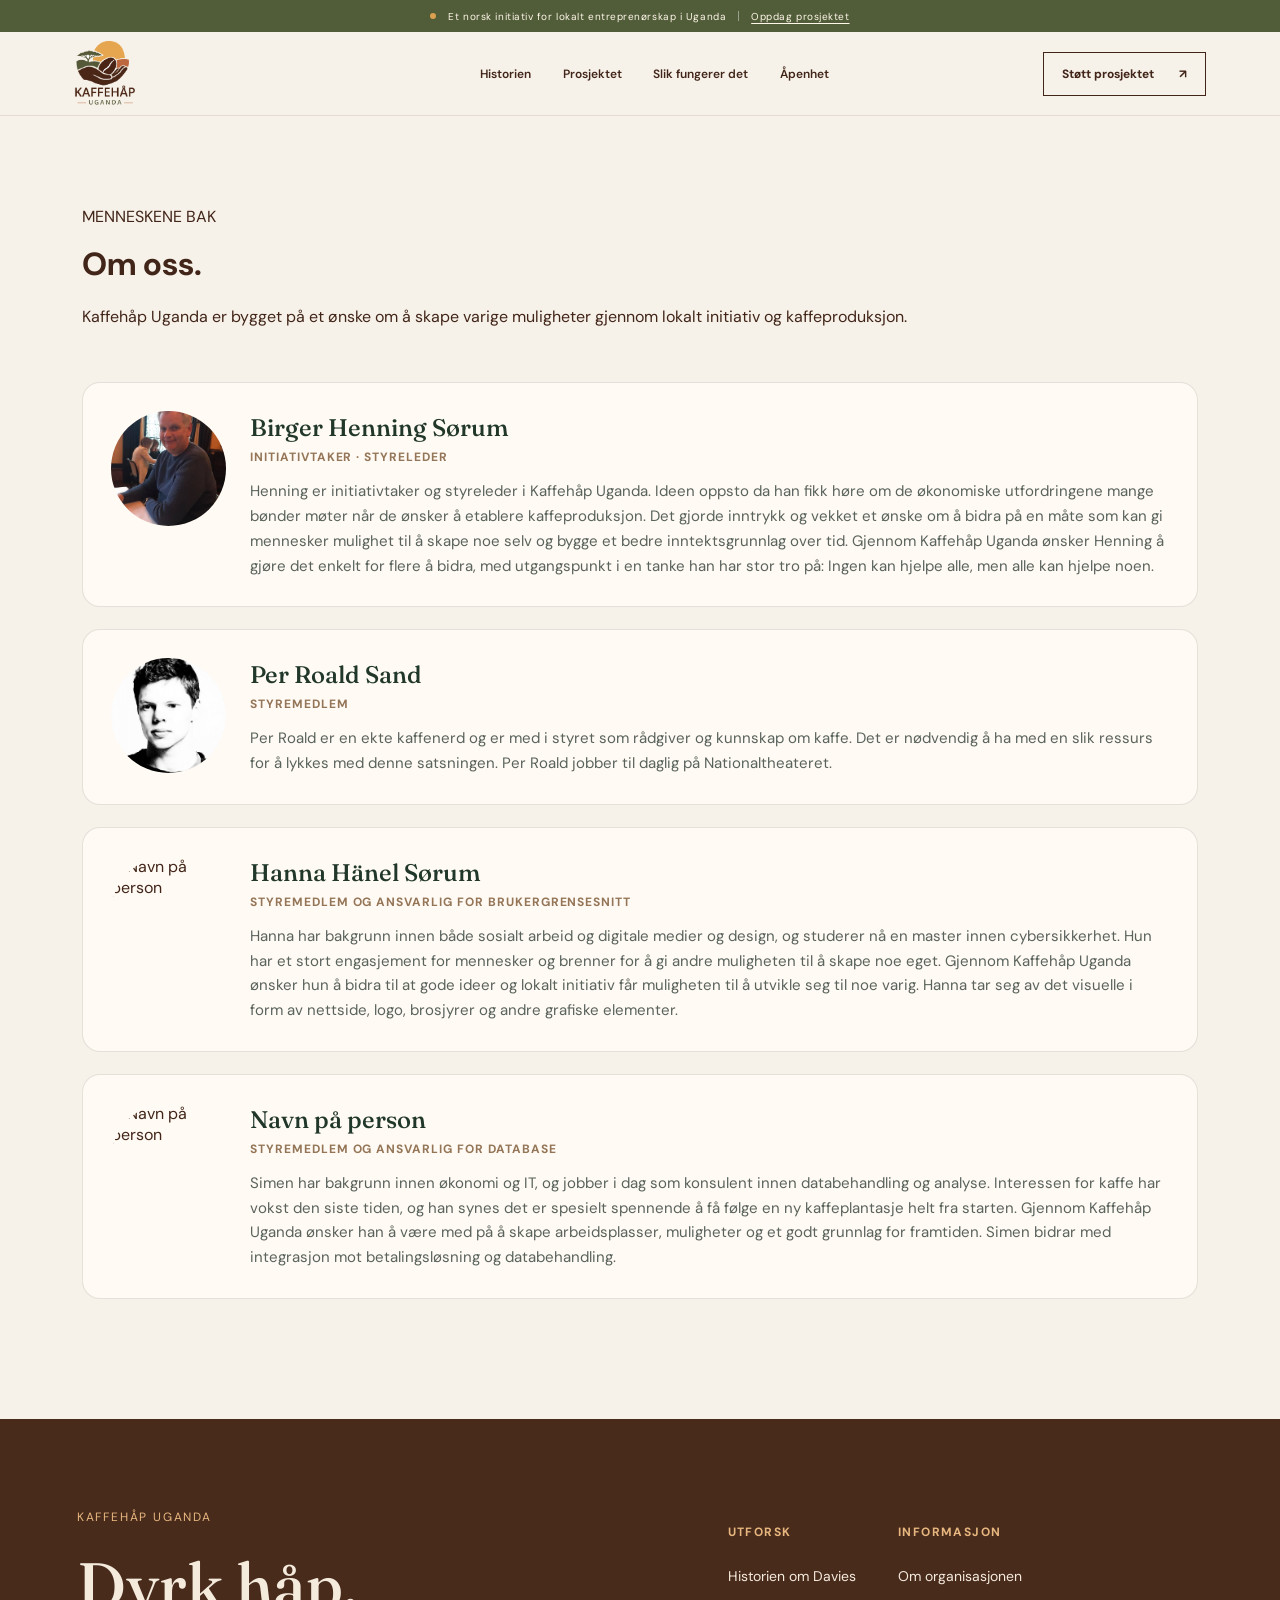
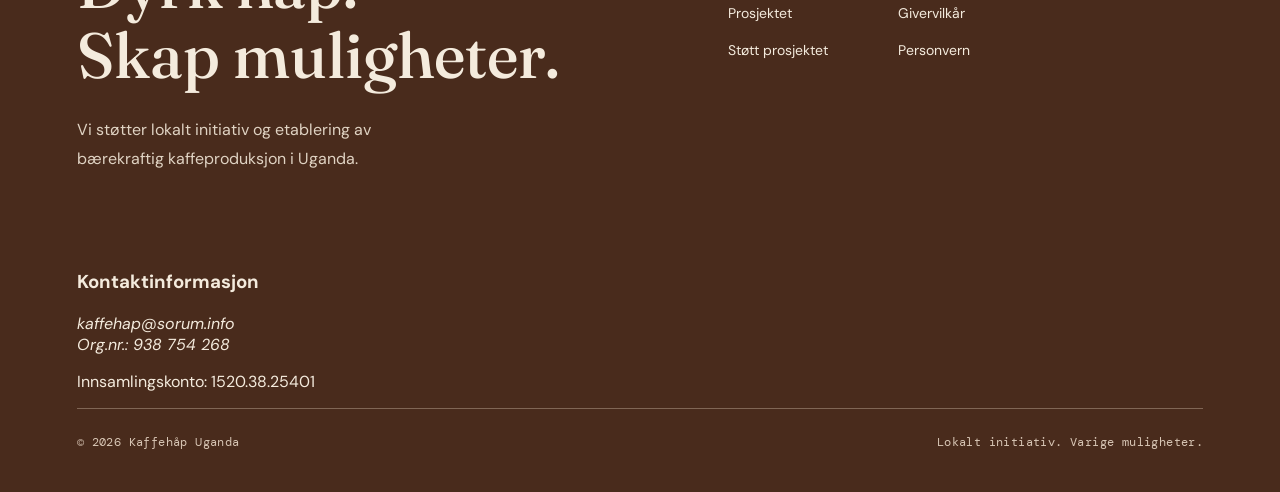
==== about.html @ 37493666 "gjort endring i alle html filer" ====
<!DOCTYPE html>
<html lang="nb">
<head>
    <meta charset="UTF-8">
    <meta name="viewport" content="width=device-width, initial-scale=1.0">
    <meta name="theme-color" content="#f7f2e9">
    <meta name="description" content="Kaffehåp Uganda støtter bønder i Uganda i å etablere kaffeproduksjon som levebrød. Blir med og dyrke muligheter gjennom sadopsjon av kaffeplanter" >
    <link rel="preconnect" href="https://fonts.googleapis.com">
    <link rel="preconnect" href="https://fonts.gstatic.com" crossorigin>
    <link href="https://fonts.googleapis.com/css2?family=DM+Sans:wght@400;500;600;700&family=DM+Mono:wght@400;500&family=Fraunces:opsz,wght,SOFT,WONK@9..144,400,0,0;9..144,500,0,0;9..144,600,0,0&display=swap" rel="stylesheet">
    <title>Kaffehåp Uganda — Dyrk håp. Skap muligheter</title>
    <link rel="stylesheet" href="style.css">
    <link rel="stylesheet" href="about.css">
    <script defer src="script.js"></script>
</head>
<body>
    <div class="page-progress" aria-hidden="true"></div>
        <div class="top-note">
            <span class="note-dot" aria-hidden="true"></span>Et norsk initiativ for lokalt entreprenørskap i Uganda 
            <span class="top-note-rule"></span> 
            <a href="#prosjektet">Oppdag prosjektet 
                <span aria-hidden="true"></span>
            </a>
        </div>
        <header class="site-header" id="toppen">
            <a class="brand" href="index.html#toppen" aria-label="Kaffehåp Uganda, tilbake til toppen">
                <img src="assets/Grafikk/Kaffehaap_staaende.png.png" alt="Kaffehåp uganda logo stående"/>
            </a>
            <nav class="desktop-nav" aria-label="Hovedmeny">
                <a href="#historien">Historien</a>
                <a href="#prosjektet">Prosjektet</a>
                <a href="#slik-fungerer-det">Slik fungerer det</a>
                <a href="#apenhet">Åpenhet</a>
            </nav>
            <a class="header-cta" href="#stott">Støtt prosjektet <span aria-hidden="true">↗</span></a>
            <button class="menu-toggle" aria-label="Åpne meny" aria-controls="mobile-menu" aria-expanded="false">
                <span></span><span></span>
            </button>
        </header>
        <nav class="mobile-menu" id="mobile-menu" aria-label="Mobilmeny" hidden>
            <a href="#historien">Historien</a>
            <a href="#prosjektet">Prosjektet</a>
            <a href="#slik-fungerer-det">Slik fungerer det</a>
            <a href="#apenhet">Åpenhet</a>
            <a href="#stott">Støtt prosjektet ↗</a>
        </nav>
        <main class="about-page">

    <header class="about-intro">
        <p class="section-label">MENNESKENE BAK</p>
        <h1>Om oss.</h1>
        <p class="about-lead">
            Kaffehåp Uganda er bygget på et ønske om å skape varige
            muligheter gjennom lokalt initiativ og kaffeproduksjon.
        </p>
    </header>

    <section class="team" aria-label="Menneskene bak Kaffehåp Uganda">

        <article class="profile">
            <img
                class="profile-image"
                src="assets/Bilder/profilbilde_Henning.jpg"
                alt="Birger Henning Sørum"
                width="300"
                height="300"
            >

            <div class="profile-content">
                <h2>Birger Henning Sørum</h2>
                <p class="profile-role">Initiativtaker · Styreleder</p>

                <p>
                  Henning er initiativtaker og styreleder i Kaffehåp Uganda. Ideen oppsto da han fikk høre om de økonomiske utfordringene 
                  mange bønder møter når de ønsker å etablere kaffeproduksjon. Det gjorde inntrykk og vekket et ønske om å bidra på en måte 
                  som kan gi mennesker mulighet til å skape noe selv og bygge et bedre inntektsgrunnlag over tid. Gjennom Kaffehåp Uganda ønsker 
                  Henning å gjøre det enkelt for flere å bidra, med utgangspunkt i en tanke han har stor tro på: 
                  Ingen kan hjelpe alle, men alle kan hjelpe noen.
                </p>
            </div>
        </article>


        <article class="profile">
            <img
                class="profile-image"
                src="assets/Bilder/profilbilde_Per.jpg"
                alt="Navn på person"
                width="300"
                height="300"
            >

            <div class="profile-content">
                <h2>Per Roald Sand</h2>
                <p class="profile-role">Styremedlem</p>

                <p>
                    Per Roald er en ekte kaffenerd og er med i styret som rådgiver og kunnskap om kaffe.  Det er 
                    nødvendig å ha med en slik ressurs for å lykkes med denne satsningen.  Per Roald jobber til daglig 
                    på Nationaltheateret.
                </p>
            </div>
        </article>


        <article class="profile">
            <img
                class="profile-image"
                src="assets/Bilder/profilbilde_person3.jpg"
                alt="Navn på person"
                width="300"
                height="300"
            >

            <div class="profile-content">
                <h2>Hanna Hänel Sørum</h2>
                <p class="profile-role">Styremedlem og ansvarlig for brukergrensesnitt</p>

                <p>
                    Hanna har bakgrunn innen både sosialt arbeid og digitale medier og design, og studerer nå en master innen cybersikkerhet. 
                    Hun har et stort engasjement for mennesker og brenner for å gi andre muligheten til å skape noe eget. 
                    Gjennom Kaffehåp Uganda ønsker hun å bidra til at gode ideer og lokalt initiativ får muligheten til å utvikle seg til noe varig.
                    Hanna tar seg av det visuelle i form av nettside, logo, brosjyrer og andre grafiske elementer.
                </p>
            </div>
        </article>


        <article class="profile">
            <img
                class="profile-image"
                src="assets/Bilder/profilbilde_person4.jpg"
                alt="Navn på person"
                width="300"
                height="300"
            >

            <div class="profile-content">
                <h2>Navn på person</h2>
                <p class="profile-role">Styremedlem og ansvarlig for database</p>

                <p>
                    Simen har bakgrunn innen økonomi og IT, og jobber i dag som konsulent innen databehandling og analyse. Interessen for kaffe har 
                    vokst den siste tiden, og han synes det er spesielt spennende å få følge en ny kaffeplantasje helt fra starten. Gjennom 
                    Kaffehåp Uganda ønsker han å være med på å skape arbeidsplasser, muligheter og et godt grunnlag for framtiden. Simen bidrar med 
                    integrasjon mot betalingsløsning og databehandling.
                </p>
            </div>
        </article>

    </section>

</main>
    </body>
        <footer class="site-footer">
            <section class="footer-inner" aria-label="Om Kaffehåp Uganda">
                <header class="footer-intro">
                    <p class="footer-kicker">KAFFEHÅP UGANDA</p>
                    <h2>Dyrk håp.<br>Skap muligheter.</h2>
                    <p>
                        Vi støtter lokalt initiativ og etablering
                        av bærekraftig kaffeproduksjon i Uganda.
                    </p>
                </header>

                <nav class="footer-navigation" aria-label="Bunnavigasjon">
                    <section aria-labelledby="footer-explore">
                        <h3 id="footer-explore">Utforsk</h3>
                        <ul>
                            <li><a href="index.html#historien">Historien om Davies</a></li>
                            <li><a href="index.html#prosjektet">Prosjektet</a></li>
                            <li><a href="index.html#stott">Støtt prosjektet</a></li>
                        </ul>
                    </section>

                    <section aria-labelledby="footer-information">
                        <h3 id="footer-information">Informasjon</h3>
                        <ul>
                            <li><a href="about.html">Om organisasjonen</a></li>
                            <li><a href="givervilkar.html">Givervilkår</a></li>
                            <li><a href="personvern.html">Personvern</a></li>
                        </ul>
                    </section>
                </nav>
            </section>
            <section aria-labelledby="footer-contact">
                <h3 id="footer-contact">Kontaktinformasjon</h3>

                <address>
                    <a href="mailto:kaffehap@sorum.info">
                        kaffehap@sorum.info
                    </a>

                    <p>Org.nr.: 938 754 268</p>
                </address>
                <p>Innsamlingskonto: 1520.38.25401</p>
            </section>

            <section class="footer-bottom" aria-label="Opphavsrett">
                <p>© 2026 Kaffehåp Uganda</p>
                <p>Lokalt initiativ. Varige muligheter.</p>
            </section>
        </footer>
</html>
---- style.css ----
:root{
    --cream:#f7f2e9;
    --paper:#fffdf8;
    --brown:#422519;
    --brown2:#5b3828;
    --olive:#515c39;
    --orange:#dba04f;
    --terracotta:#bc6545;
    --muted:#76695f;
    --line:#dcd2c4;
    --serif:'Fraunces',Georgia,serif;
    --sans:'DM Sans',Arial,sans-serif;
    --mono:'DM Mono',monospace
}

*{
    box-sizing:border-box
}

html{
    scroll-behavior:smooth;
    scroll-padding-top:96px
}

body{
    margin:0;
    background:var(--cream);
    color:var(--brown);
    font-family:var(--sans);
    -webkit-font-smoothing:antialiased

}body.menu-open{
    overflow:hidden
}

img{
    display:block;
    max-width:100%
}

button,input{
    font:inherit
}

button{
    cursor:pointer
}

a{
    color:inherit;
    text-decoration:none
}

button:focus-visible,a:focus-visible,input:focus-visible{
    outline:3px solid var(--terracotta);
    outline-offset:4px
}

::selection{
    background:#e8bb7d;
    color:var(--brown)
}

.skip-link{
    position:absolute;
    z-index:999;left:20px;
    top:-80px;
    padding:12px;
    background:#fff
}

.skip-link:focus{
    top:10px
}

.page-progress{
    position:fixed;
    top:0;
    left:0;
    width:0;
    height:3px;
    background:
    var(--terracotta);
    z-index:120
}

.section-pad{
    padding-left:clamp(24px,5.8vw,112px);
    padding-right:clamp(24px,5.8vw,112px)
}

.top-note{
    height:32px;
    background:var(--olive);
    color:#fff7e9;
    display:flex;
    align-items:center;
    justify-content:center;
    gap:12px;
    font-size:10px;
    letter-spacing:.055em
}

.top-note a{
    text-decoration:underline;
    text-underline-offset:3px
}

.note-dot{
    display:inline-block;
    width:6px;
    height:6px;
    border-radius:50%;
    background:var(--orange)
}

.profile-element {
    width: 40px;
    height: auto;
    display: block;
}


.ticker {
    overflow: hidden;
    width: 100%;
}

.ticker-track {
    display: flex;
    align-items: center;
    gap: 35px;
    width: max-content;
    white-space: nowrap;
}

.ticker-track span {
    display: inline-block;
    flex-shrink: 0;
}

.ticker-track .profile-element {
    display: block;
    width: 38px;
    height: 38px;
    object-fit: contain;
    flex-shrink: 0;
}


.top-note-rule{
    height:10px;
    width:1px;
    background:#ffffff6b
}

.site-header{
    height:84px;
    padding:0 clamp(24px,5.8vw,112px);
    background:rgba(247,242,233,.96);
    display:flex;
    align-items:center;
    justify-content:space-between;
    gap:30px;
    position:sticky;
    top:0;
    z-index:90;
    border-bottom:1px solid rgba(66,37,25,.1);
    backdrop-filter:blur(16px)
}

.brand{
    width:192px;
    flex-shrink:0
}

.brand img{
    width:100%;
    height:65px;
    object-fit:contain;
    object-position:left center
}

.desktop-nav{
    display:flex;
    align-items:center;
    gap:clamp(18px,2.45vw,40px)
}

.desktop-nav a{
    font-size:12px;
     font-weight:600;
     transition:color .2s
}

.desktop-nav a:hover,.footer a:hover{
    color:var(--terracotta)
}

.header-cta{
    padding:13px 18px;
    border:1px solid var(--brown);
    white-space:nowrap;
    font-size:12px;
    font-weight:700;
    transition:background .25s,color .25s
}

.header-cta:hover{
    color:var(--cream);
    background:var(--brown)
}

.header-cta span,.btn span{
    margin-left:22px
}

.menu-toggle{
    display:none;
    border:0;
    background:none;
    width:43px;
    height:43px;
    padding:12px;
    flex-direction:column;
    justify-content:center;
    gap:7px
}

.menu-toggle span{
    display:block;
    background:var(--brown);
    height:2px;
    width:100%;
    transition:transform .25s
}

.menu-toggle[aria-expanded=true] 

span:first-child{
    transform:translateY(4.5px) rotate(45deg)
}

.menu-toggle[aria-expanded=true] 

span:last-child{
    transform:translateY(-4.5px) rotate(-45deg)
}

.mobile-menu[hidden]{
    display:none
}

.mobile-menu{
    display:flex;
    flex-direction:column;
    position:fixed;
    top:84px;
    left:0;
    right:0;
    bottom:0;
    background:var(--cream);
    padding:36px 28px;
    z-index:89;
    gap:0
}

.mobile-menu a{
    font:500 clamp(26px,8vw,42px)/1.5 var(--serif);
    border-bottom:1px solid var(--line)
}

.hero{
    min-height:clamp(660px,calc(100svh - 116px),930px);
    display:grid;
    grid-template-columns:52% 48%;
    position:relative;
    overflow:hidden
}

.hero-copy{
    position:relative;
    padding:clamp(72px,9vw,150px) 5% 78px 0;
    display:flex;
    flex-direction:column;
    align-items:flex-start;
    z-index:2
}

.eyebrow,.section-kicker{
    font:500 11px var(--mono);letter-spacing:.115em
}

.eyebrow{
    display:flex;
    align-items:center;
    gap:14px;color:var(--olive)
}

.eyebrow-line{
    width:29px;
    height:1px;
    background:var(--olive)
}

h1,h2,h3,p{
    margin-top:0
}

.hero h1{
    font:500 clamp(65px,7.9vw,143px)/.98 var(--serif);
    letter-spacing:-.075em;
    margin:35px 0 34px;
    white-space:nowrap
}

.hero h1 em,h2 em,.quote-break em{
    font-weight:400;color:var(--terracotta)
}

.hero-description{
    font-size:clamp(15px,1.35vw,19px);
    line-height:1.75;
    max-width:480px;color:#665449
}

.hero-actions{
    display:flex;
    align-items:center;
    gap:31px;
    flex-wrap:wrap;
    margin-top:22px
}

.btn{
    display:inline-flex;
    align-items:center;
    justify-content:space-between;
    gap:24px;
    padding:18px 21px;
    min-height:59px;
    font-size:12px;
    font-weight:700;
    transition:transform .28s,background .28s,color .28s;
    border:1px solid transparent
}

.btn:hover{
    transform:translateY(-3px)
}

.btn-dark{
    background:var(--brown);color:#fff
}

.btn-dark:hover{
    background:#78452c
}

.btn-cream{
    background:var(--cream);
    color:var(--brown)
}

.btn-cream:hover{
    background:white
}

.text-link{
    font-size:12px;
    font-weight:700;
    border-bottom:1px solid var(--brown);
    padding-bottom:8px
}

.text-link span{
    margin-left:12px
}

.hero-foot{
    display:flex;
    gap:18px;
    align-items:center;
    font:10px var(--mono);
    letter-spacing:.06em;
    color:var(--muted);
    margin-top:auto;
    padding-top:55px
}

.small-rule{
    width:50px;
    height:1px;
    background:#bbaa92
}

.hero-visual{
    position:relative;
    margin:0 -1px 0 0;
    min-height:600px;
    background:#343c2d
}

.hero-image-wrap{
    position:absolute;
    inset:0;
    overflow:hidden

}

.hero-photo{
    height:100%;
    width:100%;
    object-fit:cover;
    object-position:55% center;
    animation:heroZoom 2.2s cubic-bezier(.2,.75,.2,1) both;
    filter:saturate(.84)
}

.hero-image-wrap:after{
    content:"";
    position:absolute;
    inset:0;
    background:linear-gradient(180deg,transparent 63%,rgba(18,20,13,.55))
}

.hero-image-stamp{
    position:absolute;
    left:-68px;
    bottom:100px;
    width:140px;
    height:140px;
    border-radius:50%;
    background:var(--orange);
    color:var(--brown);
    display:grid;
    place-items:center;
    z-index:1;
    transform:rotate(-17deg)
}

.hero-image-stamp svg{
    position:absolute;
    inset:0;
    width:100%;
    height:100%;
    animation:spin 24s linear infinite
}

.hero-image-stamp text{
    font:11px var(--mono);
    letter-spacing:3.1px;
    fill:var(--brown)
}

.hero-image-stamp span{
    font-size:62px
}

.hero-caption{
    position:absolute;
    left:32px;
    right:32px;
    bottom:28px;
    color:white;
    display:flex;
    justify-content:space-between;
    font:10px var(--mono);
    letter-spacing:.08em;gap:20px
}

.scroll-mark{
    position:absolute;
    bottom:27px;
    left:clamp(24px,5.8vw,112px);
    display:flex;
    gap:21px;
    font:10px var(--mono);
    letter-spacing:.08em;
    color:var(--muted)
}

.scroll-mark span{font-size:16px}

@keyframes heroZoom{from{opacity:.45;transform:scale(1.14)}to{opacity:1;transform:scale(1)}}
@keyframes spin{to{transform:rotate(360deg)}}.entrance{animation:rise .9s both}.entrance:nth-child(2){animation-delay:.15s}.entrance:nth-child(3){animation-delay:.25s}.entrance:nth-child(4){animation-delay:.35s}.entrance:nth-child(5){animation-delay:.45s}
@keyframes rise{from{opacity:0;transform:translateY(35px)}to{opacity:1;transform:translateY(0)}}
.ticker{
    overflow:hidden;
    background:var(--orange);
    padding:18px 0;
    color:var(--brown);
    font:500 clamp(18px,2.4vw,30px) var(--serif);
    white-space:nowrap
}

.ticker-track{
    display:flex;
    width:max-content;
    animation:marquee 35s linear infinite
}

.ticker-track span{
    padding-right:30px
}

@keyframes marquee{to{transform:translateX(-50%)}}

.story{
    padding-top:130px;
    padding-bottom:132px
}

.section-kicker{
    color:var(--olive);
    margin-bottom:24px
}

.story-heading h2,.project-intro h2,.how h2,.donate h2,.trust h2,.closing h2{
    font:500 clamp(48px,5.8vw,100px)/1.08 var(--serif);
    letter-spacing:-.055em;
    margin-bottom:54px
}

.story-layout{
    display:grid;
    grid-template-columns:1.07fr .93fr;
    gap:clamp(70px,10vw,160px);
    align-items:center
}

.story-image{
    height:570px;
    position:relative;
    background:#c0ad92;
    overflow:hidden
}

.story-image img{
    width:100%;
    height:100%;
    object-fit:cover;
    transition:transform .9s
}

.story-image:hover img{
    transform:scale(1.06)
}

.image-note{

    position:absolute;
    bottom:15px;
    left:15px;
    background:#f7f2e9dd;
    padding:7px 9px;
    font-size:10px
}

.story-text{
    max-width:500px
}

.mini-symbol{
    font-size:48px;
    color:var(--terracotta);
    margin-bottom:23px
}

.story-lead{
    font:500 clamp(25px,2.65vw,40px)/1.28 var(--serif);
    letter-spacing:-.035em;
    margin-bottom:31px
}
.story-text>p:not(.story-lead){
    font-size:15px;
    line-height:1.85;
    color:#62544a
}

.arrow-link{
    display:inline-flex;
    justify-content:space-between;
    gap:36px;
    border-bottom:1px solid var(--brown);
    padding-bottom:11px;
    font-weight:700;
    font-size:13px;
    margin-top:24px
}
.quote-break{
    padding:122px 24px 112px;
    text-align:center;
    background:#e8e2d3;
    position:relative;
    overflow:hidden
}

.quote-art{
    position:absolute;
    font:400 300px var(--serif);
    line-height:1;
    left:25px;
    top:-70px;
    color:#d9cfbb
}

.quote-break p{
    font:500 clamp(31px,4.15vw,69px)/1.22 var(--serif);
    letter-spacing:-.04em;
    position:relative;
    margin-bottom:34px
}

.quote-source{
    font:10px var(--mono);
    letter-spacing:.16em;
    color:var(--olive)
}

.project{
    padding-top:125px;
    padding-bottom:120px;
    background:var(--paper)
}

.project-intro{
    display:grid;
    grid-template-columns:1fr 1fr;
    align-items:end;
    column-gap:80px
}

.project-intro .section-kicker{
    grid-column:1/-1
}

.project-intro h2{margin-bottom:65px}

.project-intro>p:last-child{
    justify-self:end;
    max-width:390px;
    font-size:16px;
    line-height:1.8;
    color:#655448;
    margin-bottom:75px
}

.project-steps{
    display:grid;
    grid-template-columns:repeat(3,1fr);
    border:1px solid var(--line)
}

.step-card{
    padding:32px clamp(22px,3.1vw,56px) 37px;
    min-height:445px;
    display:flex;
    flex-direction:column;
    border-right:1px solid var(--line);
    transition:background .3s
}

.step-card:last-child{border-right:0}

.step-card:hover{background:#f8f2e9}

.step-num{font:12px var(--mono);color:var(--muted)}

.step-illustration{
    height:170px;
    display:grid;
    place-items:center;
    color:var(--olive)
}

.step-illustration svg{width:150px;height:125px}

.step-card h3{
    font:500 27px var(--serif);
    letter-spacing:-.04em;
    margin:10px 0 13px
}

.step-card p{
    font-size:13px;
    line-height:1.75;
    color:#76685d;
    max-width:320px
}

.step-tag{
    font:10px var(--mono);
    letter-spacing:.09em;
    color:var(--terracotta);
    margin-top:auto;
    padding-top:35px
}

.project-footnote{
    display:flex;
    align-items:center;
    gap:15px;
    padding:24px 0;
    font-size:13px;
    color:var(--muted)
}

.project-footnote span{
    color:var(--terracotta);
    font-size:24px

}.project-footnote p{margin:0}

.how{
    padding-top:0;
    padding-bottom:0;
    display:grid;
    grid-template-columns:1fr 1fr;
    background:var(--olive);
    color:#fff5e7;
    min-height:670px
}


.how-left {
    padding: 115px 12% 110px 0;
    display: flex;
    flex-direction: column;
    align-items: flex-start;
}

.how .section-kicker {
    color: #f2d5a2;
}

.how h2 {
    margin-bottom: 25px;
}

.how h2 em {
    color: #e7ba7b;
}

.how-left > p:not(.section-kicker) {
    font-size: 16px;
    line-height: 1.85;
    max-width: 440px;
    color: #eee8da;
}

.how-stat {
    margin: 40px 0;
    display: flex;
    align-items: center;
    gap: 25px;
}

.stat-numeral {
    font: 500 70px var(--serif);
    line-height: 1;
}

.stat-numeral span {
    font-size: 32px;
}

.how-stat > span:last-child {
    font: 10px/1.7 var(--mono);
    letter-spacing: .08em;
}

.how-right {
    position: relative;
    margin-right: calc(-1 * clamp(24px, 5.8vw, 112px));
    overflow: hidden;
}

.how-right img {
    width: 100%;
    height: 100%;
    position: absolute;
    inset: 0;
    object-fit: cover;
    object-position: 50%;
}

.how-right::after {
    content: "";
    position: absolute;
    inset: 0;
    background: linear-gradient(transparent 55%, #141a13a6);
}

.how-overlay {
    position: absolute;
    z-index: 1;
    bottom: 52px;
    left: 45px;
    font: 500 clamp(24px, 3vw, 46px)/1.12 var(--serif);
}


.donate {
    padding-top: 125px;
    padding-bottom: 140px;
    display: grid;
    grid-template-columns: .95fr 1.05fr;
    gap: 9vw;
    align-items: center;
}

.donate-intro {
    align-self: start;
    position: sticky;
    top: 135px;
}

.donate-intro h2 {
    margin-bottom: 26px;
}

.donate-intro > p:last-child {
    font-size: 16px;
    line-height: 1.85;
    color: #69584d;
    max-width: 420px;
}

.donate-card {
    padding: clamp(25px, 4.2vw, 65px);
    background: #fffefa;
    box-shadow: 0 18px 60px #4225190b;
    border: 1px solid #e5d9c7;
}

.donate-card-top {
    display: flex;
    justify-content: space-between;
    font: 10px var(--mono);
    letter-spacing: .12em;
    color: var(--olive);
    align-items: center;
}

.tiny-sun {
    font-size: 27px;
    color: var(--terracotta);
}

.donate-card h3 {
    font: 500 clamp(23px, 2.5vw, 38px)/1.23 var(--serif);
    max-width: 330px;
    letter-spacing: -.03em;
    margin: 24px 0 27px;
}

.donate-options {
    display: grid;
    grid-template-columns: repeat(4, 1fr);
    gap: 8px;
}

.donate-option {
    background: none;
    border: 1px solid #d9cdbd;
    color: var(--brown);
    height: 72px;
    font: 500 24px var(--serif);
    display: flex;
    flex-direction: column;
    align-items: center;
    justify-content: center;
    gap: 2px;
    transition: background .2s, color .2s;
}

.donate-option span {
    font: 10px var(--sans);
}

.donate-option[aria-pressed="true"],
.donate-option:hover {
    background: var(--olive);
    border-color: var(--olive);
    color: white;
}

.custom-plants {
    display: flex;
    justify-content: space-between;
    gap: 20px;
    align-items: center;
    margin: 32px 0;
    border-bottom: 1px solid var(--line);
    padding-bottom: 27px;
}

.custom-plants label {
    font-size: 13px;
    font-weight: 600;
}

.stepper {
    display: flex;
    align-items: center;
    border: 1px solid var(--line);
}

.stepper button {
    width: 37px;
    height: 41px;
    border: 0;
    background: #f5eee3;
    color: var(--brown);
    font-size: 21px;
}

.stepper input {
    width: 58px;
    border: 0;
    text-align: center;
    background: white;
    -moz-appearance: textfield;
    appearance: textfield;
    font-size: 14px;
}

.stepper input::-webkit-inner-spin-button,
.stepper input::-webkit-outer-spin-button {
    -webkit-appearance: none;
    margin: 0;
}

.donate-total {
    display: flex;
    align-items: center;
    justify-content: space-between;
    margin: 20px 0 25px;
}

.donate-total > span {
    font-size: 14px;
}

.donate-total strong {
    font: 500 42px var(--serif);
}

.donation-button {
    width: 100%;
}

.donate-fineprint {
    font-size: 11px;
    line-height: 1.75;
    color: #82766b;
    margin: 20px 0 0;
}

.payment-info {
    background: #f1e7d8;
    border-left: 3px solid var(--terracotta);
    padding: 20px;
    margin-top: 22px;
}

.payment-info h4 {
    margin: 0 0 8px;
}

.payment-info p {
    font-size: 13px;
    line-height: 1.6;
}

.payment-info a {
    font-size: 13px;
    font-weight: 700;
    text-decoration: underline;
}

/* TRUST SECTION */

.trust {
    padding-top: 125px;
    padding-bottom: 120px;
    background: #ece7db;
}

.trust-top {
    display: grid;
    grid-template-columns: 1.2fr .8fr;
    gap: 60px;
    align-items: end;
}

.trust h2 {
    margin-bottom: 65px;
}

.trust-top > p {
    font-size: 16px;
    line-height: 1.85;
    color: #6a5a4e;
    max-width: 390px;
    margin-bottom: 70px;
}

.trust-grid {
    display: grid;
    grid-template-columns: repeat(3, 1fr);
    border-top: 1px solid #cabca8;
}

.trust-item {
    padding: 36px 50px 12px 0;
}

.trust-item + .trust-item {
    border-left: 1px solid #cabca8;
    padding-left: 40px;
}

.trust-item > span {
    font: 10px var(--mono);
    letter-spacing: .08em;
    color: var(--olive);
}

.trust-item h3 {
    font: 500 25px var(--serif);
    margin: 33px 0 15px;
}

.trust-item p {
    font-size: 13px;
    line-height: 1.8;
    color: #6a5a4e;
}

.trust-note {
    font-size: 11px;
    color: #796c61;
    margin-top: 45px;
}


.closing {
    min-height: 610px;
    position: relative;
    display: grid;
    place-items: center;
    overflow: hidden;
    text-align: center;
    background: #263223;
    color: white;
}

.closing-image {
    position: absolute;
    inset: 0;
    opacity: .4;
}

.closing-image img {
    width: 100%;
    height: 100%;
    object-fit: cover;
    filter: saturate(.65);
}

.closing-content {
    position: relative;
    z-index: 1;
    padding: 65px 24px;
}

.closing-content > p {
    font: 10px var(--mono);
    letter-spacing: .16em;
    margin-bottom: 28px;
}

.closing h2 {
    margin-bottom: 38px;
}

.closing h2 em {
    color: #edc390;
}



.footer {
    padding-top: 80px;
    padding-bottom: 30px;
    background: var(--paper);
}

.footer-grid {
    display: grid;
    grid-template-columns: 2fr 1fr 1.4fr;
    gap: 70px;
    padding-bottom: 90px;
}

.footer-about img {
    width: 235px;
    max-height: 110px;
    object-fit: contain;
    object-position: left;
}

.footer-about > p {
    font: 500 23px var(--serif);
    margin: 22px 0;
}

.footer-about > span,
.footer-contact p {
    display: block;
    max-width: 320px;
    font-size: 13px;
    line-height: 1.8;
    color: #766b60;
}

.footer-links,
.footer-contact {
    display: flex;
    flex-direction: column;
    align-items: flex-start;
    gap: 16px;
}

.footer-links > span,
.footer-contact > span {
    font: 10px var(--mono);
    letter-spacing: .14em;
    color: var(--olive);
    margin-bottom: 13px;
}

.footer-links a,
.footer-contact a {
    font-size: 13px;
}

.footer-bottom {
    border-top: 1px solid var(--line);
    padding-top: 24px;
    display: flex;
    justify-content: space-between;
    gap: 22px;
    font: 10px var(--mono);
    letter-spacing: .04em;
    color: #7b6b60;
}


[data-reveal] {
    opacity: 0;
    transform: translateY(34px);
    transition: opacity .75s ease,
                transform .75s cubic-bezier(.2, .7, .2, 1);
}

[data-reveal].is-visible {
    opacity: 1;
    transform: translateY(0);
}


[data-reveal] {
    opacity: 1;
    transform: none;
}

.site-footer {
    background: #492B1C;
    color: #F4EBDD;
    padding: 90px clamp(24px, 6vw, 110px) 30px;
}

.footer-inner {
    display: grid;
    grid-template-columns: 1.2fr 1fr;
    gap: 80px;
    padding-bottom: 80px;
}

.footer-kicker {
    font-size: 12px;
    letter-spacing: .15em;
    color: #E7B77F;
    margin-bottom: 25px;
}

.footer-intro h2 {
    font-family: var(--serif);
    font-size: clamp(42px, 5vw, 76px);
    font-weight: 500;
    line-height: 1.1;
    margin-bottom: 25px;
}

.footer-intro > p:last-child {
    max-width: 380px;
    line-height: 1.8;
    color: #E0D3C3;
}

.footer-navigation {
    display: grid;
    grid-template-columns: repeat(3, minmax(0, 1fr));
    gap: 35px;
    padding-top: 15px;
}

.footer-navigation address {
    font-style: normal;
}

.footer-navigation address a {
    overflow-wrap: anywhere;
}

.footer-navigation address p {
    font-size: 13px;
    margin-top: 16px;
    color: #D8C6B5;
}


.footer-navigation h3 {
    font-size: 12px;
    letter-spacing: .12em;
    text-transform: uppercase;
    color: #E7B77F;
    margin-bottom: 25px;
}

.footer-navigation ul {
    list-style: none;
    padding: 0;
    margin: 0;
}

.footer-navigation li {
    margin-bottom: 16px;
}

.footer-navigation a {
    color: #F4EBDD;
    text-decoration: none;
    font-size: 14px;
    transition: color .2s ease;
}

.footer-navigation a:hover {
    color: #E7B77F;
}

.footer-navigation a:focus-visible {
    outline: 2px solid #E7B77F;
    outline-offset: 5px;
}

.footer-bottom {
    border-top: 1px solid #806655;
    padding-top: 25px;
    display: flex;
    justify-content: space-between;
    gap: 20px;
}

.footer-bottom p {
    font-size: 12px;
    color: #D8C6B5;
}



@media (max-width: 1150px) {

    .desktop-nav {
        gap: 15px;
    }

    .hero h1 {
        font-size: clamp(59px, 7.7vw, 100px);
    }

    .story-layout {
        gap: 60px;
    }

    .story-image {
        height: 475px;
    }

    .hero-image-stamp {
        left: -49px;
        width: 108px;
        height: 108px;
    }

    .hero-image-stamp span {
        font-size: 48px;
    }

    .hero-description {
        max-width: 390px;
    }
}



@media (max-width: 900px) {

    .desktop-nav,
    .header-cta {
        display: none;
    }

    .menu-toggle {
        display: flex;
    }

    .site-header {
        height: 76px;
    }

    .mobile-menu {
        top: 76px;
    }

    .hero {
        grid-template-columns: 1fr;
        min-height: 0;
    }

    .hero-copy {
        padding: 85px 0 70px;
    }

    .hero h1 {
        font-size: clamp(58px, 11vw, 100px);
    }

    .hero-description {
        max-width: 570px;
    }

    .hero-foot {
        padding-top: 60px;
    }

    .scroll-mark {
        display: none;
    }

    .hero-visual {
        min-height: 520px;
        margin: 0 calc(-1 * clamp(24px, 5.8vw, 112px));
    }

    .hero-image-stamp {
        left: auto;
        right: 25px;
        top: -54px;
        bottom: auto;
    }

    .story {
        padding-top: 100px;
        padding-bottom: 100px;
    }

    .story-layout {
        gap: 45px;
    }

    .project-intro h2 {
        font-size: 60px;
    }

    .step-card {
        padding: 26px 18px;
    }

    .step-card h3 {
        font-size: 22px;
    }

    .how {
        grid-template-columns: 1fr;
    }

    .how-left {
        padding: 95px 0;
    }

    .how-right {
        margin: 0 calc(-1 * clamp(24px, 5.8vw, 112px));
        height: 490px;
    }

    .donate {
        grid-template-columns: 1fr;
        gap: 50px;
    }

    .donate-intro {
        position: static;
    }

    .trust {
        padding-top: 90px;
        padding-bottom: 90px;
    }

    .trust h2 {
        font-size: 58px;
    }

    .footer-grid {
        gap: 30px;
    }

    .footer-navigation {
        grid-template-columns: repeat(2, minmax(0, 1fr));
    }
}

@media (max-width: 768px) {
    .site-footer {
        padding-top: 65px;
    }

    .footer-inner {
        grid-template-columns: 1fr;
        gap: 50px;
        padding-bottom: 50px;
    }

    .footer-navigation {
        gap: 25px;
    }

    .footer-bottom {
        flex-direction: column;
        gap: 10px;
    }
}


@media (max-width: 650px) {

    .top-note {
        font-size: 9px;
        padding: 0 10px;
        gap: 7px;
    }

    .top-note-rule,
    .top-note a {
        display: none;
    }

    .site-header {
        padding: 0 23px;
    }

    .brand {
        width: 169px;
    }

    .brand img {
        height: 59px;
    }

    .hero-copy {
        padding: 65px 0 65px;
    }

    .hero h1 {
        font-size: clamp(54px, 12.2vw, 78px);
        letter-spacing: -.08em;
        white-space: normal;
        margin: 28px 0;
    }

    .hero-description {
        font-size: 15px;
    }

    .hero-actions {
        align-items: flex-start;
        flex-direction: column;
        gap: 25px;
    }

    .hero-foot {
        padding-top: 50px;
        font-size: 9px;
    }

    .hero-visual {
        min-height: 440px;
    }

    .hero-image-stamp {
        width: 100px;
        height: 100px;
        top: -50px;
    }

    .hero-caption {
        left: 17px;
        right: 17px;
        font-size: 8px;
    }

    .ticker {
        padding: 13px 0;
    }

    .story {
        padding-top: 80px;
        padding-bottom: 85px;
    }

    .story-heading h2,
    .project-intro h2,
    .how h2,
    .donate h2,
    .trust h2,
    .closing h2 {
        font-size: clamp(43px, 11.5vw, 67px);
        margin-bottom: 35px;
    }

    .story-layout {
        grid-template-columns: 1fr;
        gap: 40px;
    }

    .story-image {
        height: 355px;
    }

    .story-lead {
        font-size: 28px;
    }

    .quote-break {
        padding: 100px 22px;
    }

    .quote-break p {
        font-size: clamp(28px, 7vw, 40px);
    }

    .quote-art {
        font-size: 220px;
    }

    .project {
        padding-top: 80px;
        padding-bottom: 70px;
    }

    .project-intro {
        display: block;
    }

    .project-intro h2 {
        margin-bottom: 25px;
    }

    .project-intro > p:last-child {
        margin-bottom: 35px;
        font-size: 15px;
    }

    .project-steps {
        grid-template-columns: 1fr;
    }

    .step-card {
        border-right: 0;
        border-bottom: 1px solid var(--line);
        min-height: 350px;
        padding: 26px 28px;
    }

    .step-card:last-child {
        border-bottom: 0;
    }

    .step-illustration {
        height: 120px;
    }

    .step-illustration svg {
        width: 120px;
        height: 100px;
    }

    .step-card h3 {
        margin-top: 10px;
    }

    .step-tag {
        padding-top: 15px;
    }

    .how-left {
        padding: 85px 0;
    }

    .how-left > p:not(.section-kicker) {
        font-size: 15px;
    }

    .how-right {
        height: 360px;
    }

    .how-overlay {
        left: 25px;
        bottom: 25px;
    }

    .donate {
        padding-top: 85px;
        padding-bottom: 90px;
        gap: 35px;
    }

    .donate-card {
        padding: 25px 20px;
    }

    .donate-card h3 {
        font-size: 27px;
    }

    .donate-options {
        gap: 5px;
    }

    .donate-option {
        height: 65px;
        font-size: 21px;
    }

    .donate-option span {
        font-size: 9px;
    }

    .custom-plants label {
        font-size: 12px;
    }

    .donate-total strong {
        font-size: 36px;
    }

    .trust-top {
        display: block;
    }

    .trust-top > p {
        margin: 0 0 40px;
    }

    .trust-grid {
        grid-template-columns: 1fr;
    }

    .trust-item,
    .trust-item + .trust-item {
        border-left: 0;
        border-bottom: 1px solid #cabca8;
        padding: 27px 0;
    }

    .trust-item h3 {
        margin: 20px 0 8px;
    }

    .trust-note {
        margin-top: 25px;
    }

    .closing {
        min-height: 490px;
    }

    .footer {
        padding-top: 55px;
    }

    .footer-grid {
        grid-template-columns: 1fr 1fr;
        gap: 36px;
        padding-bottom: 60px;
    }

    .footer-about {
        grid-column: 1 / -1;
    }

    .footer-contact p {
        font-size: 12px;
    }

    .footer-bottom {
        flex-wrap: wrap;
        font-size: 9px;
    }

    .footer-bottom > span:nth-child(2) {
        display: none;
    }

    .footer-navigation {
        grid-template-columns: 1fr;
        gap: 30px;
    }
}


@media (prefers-reduced-motion: reduce) {

    *,
    *::before,
    *::after {
        animation-duration: .01ms !important;
        animation-iteration-count: 1 !important;
        scroll-behavior: auto !important;
        transition-duration: .01ms !important;
    }

    [data-reveal] {
        opacity: 1;
        transform: none;
    }
}
---- about.css ----
/* =========================
   OM OSS
   ========================= */

.about-page {
    max-width: 1180px;
    margin: 0 auto;
    padding: 90px 32px 120px;
}


/* Introduksjon */

.about-intro {
    max-width: 7*0px;
    margin-bottom: 55px;
}

.*ection-label {
    margin: 0 0 12p*;
    font-family: "DM Sans", sans*serif;
    font-size: 0.75rem;
   *font-weight: 700;
    letter-spaci*g: 0.15em;
    color: #927456;
}

*about-intro h1 {
    margin: 0 0 2*px;
    font-family: "Fraunces", s*rif;
    font*size: clamp(3rem, 6*w, 5.2*em);
    font-weight: 500;
    lin*-height: *;
    color: #20372a;
}

.about*lead {
    max-width: 650px;
    m*rgin:*0;
    font-family: "DM Sans", san*-serif;
   *font-size: 1.1rem;
    line-height* 1.7;
    color: #5c665f*
}


/* Personer */

.team {
    display: grid;
    *rid-template-columns: repeat(2, mi*max(*, 1fr));
    gap: 22px;
}


/* En person */

.profile {
    display: grid;
    grid-template-columns: 115px 1fr;
    gap: 24px;
    align-items: start;

    padding: 28px;

    background: #fffaf3;
    border: 1px solid rgba(56, 73, 59, 0.14);
    border-radius: 18px;
}


/* Profilbilde */

.profile-image {
    display: block;
    width: 115px;
    height: 115px;

    object-fit: cover;
    object-position: center;

    border-radius: 50%;
}


/* Tekst */

.profile-content h2 {
    margin: 3px 0 6px;

    font-family: "Fraunces", serif;
    font-size: 1.5rem;
    font-weight: 500;
    line-height: 1.2;

    color: #20372a;
}

.profile-role {
    margin: 0 0 14px;

    font-family: "DM Sans", sans-serif;
    font-size: 0.75rem;
    font-weight: 700;
    letter-spacing: 0.08em;
    text-transform: uppercase;

    color: #947557;
}

.profile-content > p:last-child {
    margin: 0;

    font-family: "DM Sans", sans-serif;
    font-size: 0.94rem;
    line-height: 1.65;

    color: #59635c;
}


/* =========================
   RESPONSIVT
   ========================= */

@media (max-width: 800px) {

    .about-page {
        padding: 65px 22px 90px;
    }

    .team {
        grid-template-columns: 1fr;
    }

    .profile {
        grid-template-columns: 95px 1fr;
        padding: 22px;
    }

    .profile-image {
        width: 95px;
        height: 95px;
    }
}


@media (max-width: 480px) {

    .about-page {
        padding-left: 18px;
        padding-right: 18px;
    }

    .about-intro {
        margin-bottom: 38px;
    }

    .profile {
        grid-template-columns: 1fr;
        gap: 18px;
    }

    .profile-image {
        width: 100px;
        height: 100px;
    }
}
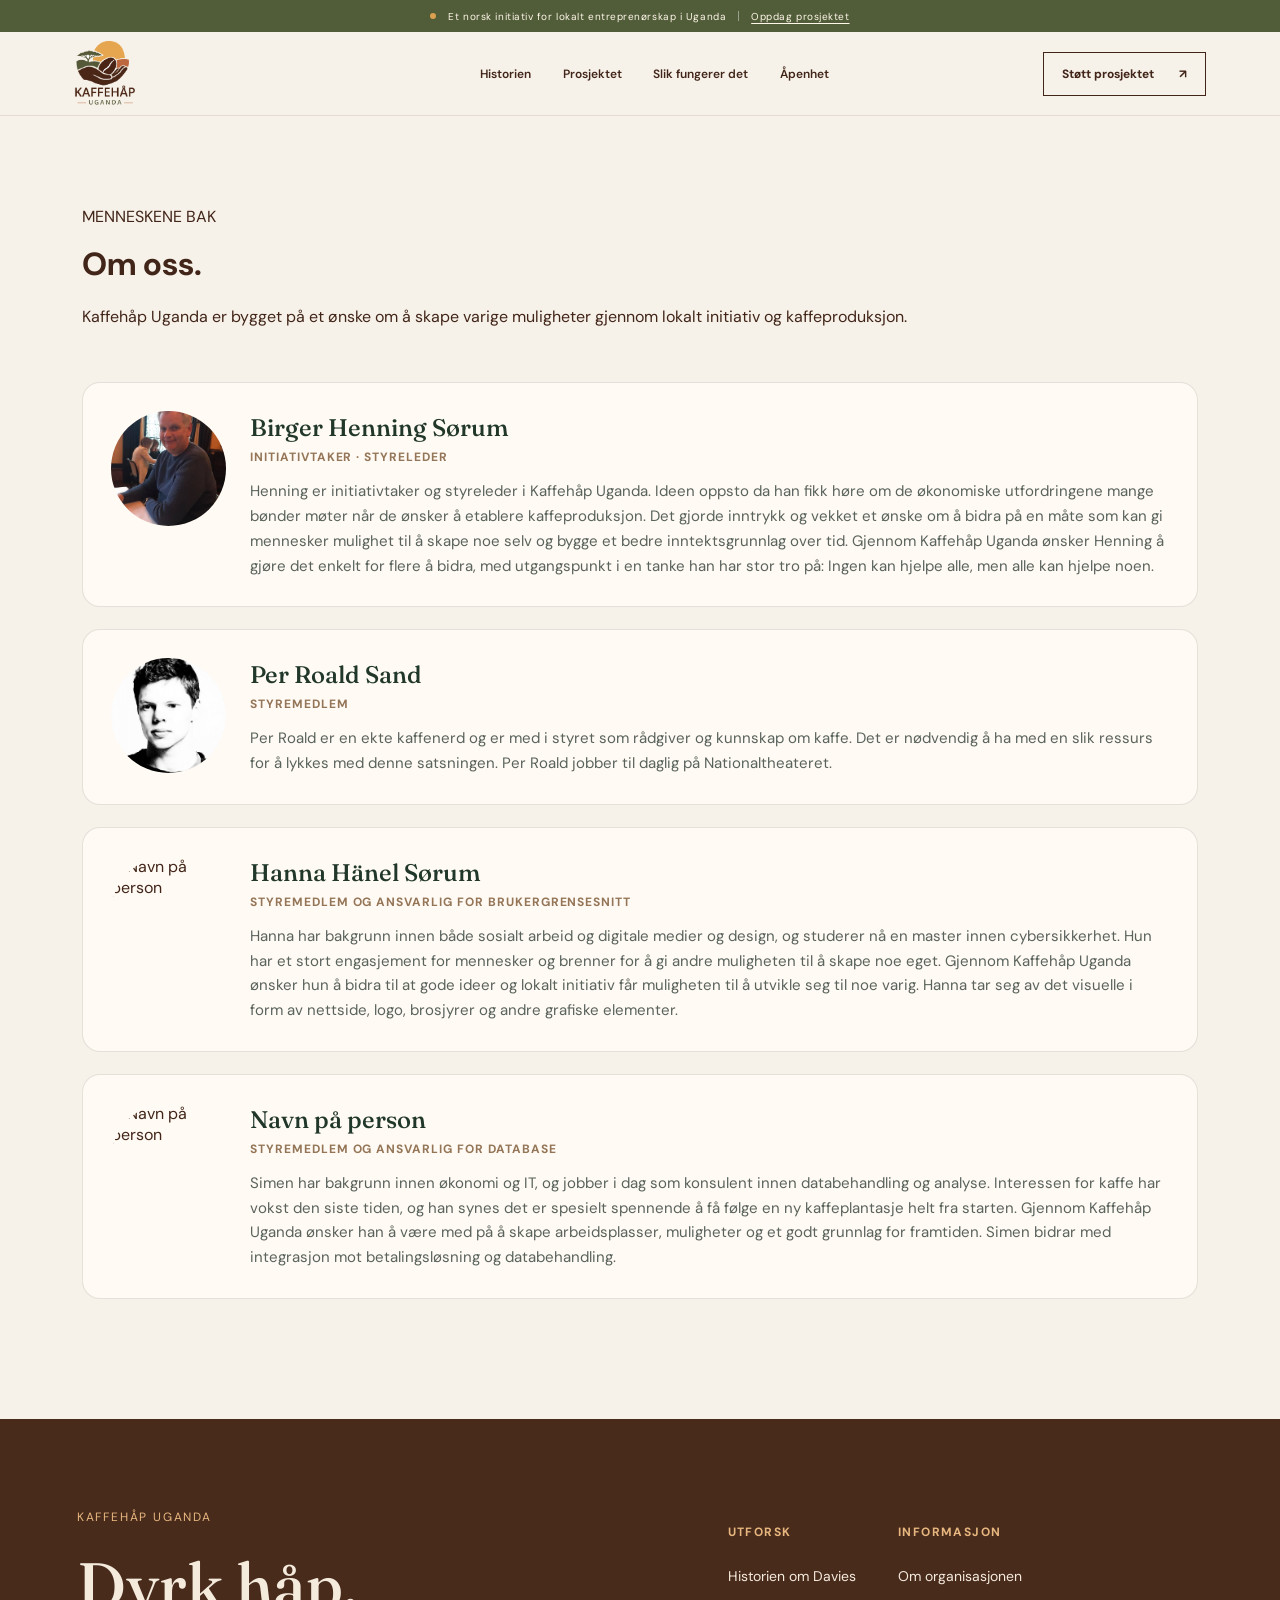
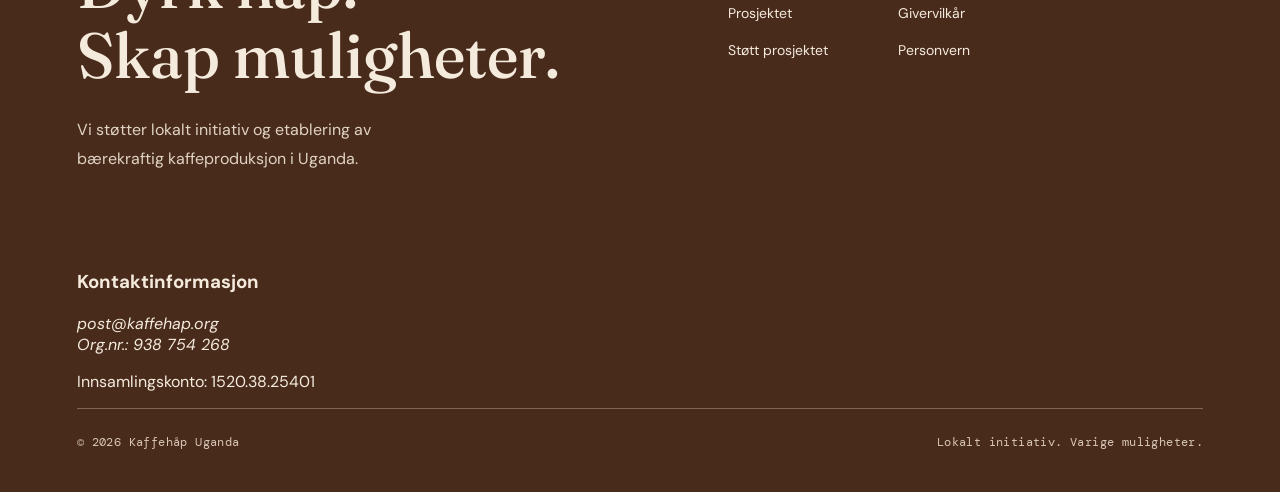
==== commit e9b63822: "endret adresse (epost)" ====
--- a/about.html
+++ b/about.html
@@ -187,8 +187,8 @@
                 <h3 id="footer-contact">Kontaktinformasjon</h3>
 
                 <address>
-                    <a href="mailto:kaffehap@sorum.info">
-                        kaffehap@sorum.info
+                    <a href="mailto:post@kaffehap.org">
+                        post@kaffehap.org
                     </a>
 
                     <p>Org.nr.: 938 754 268</p>
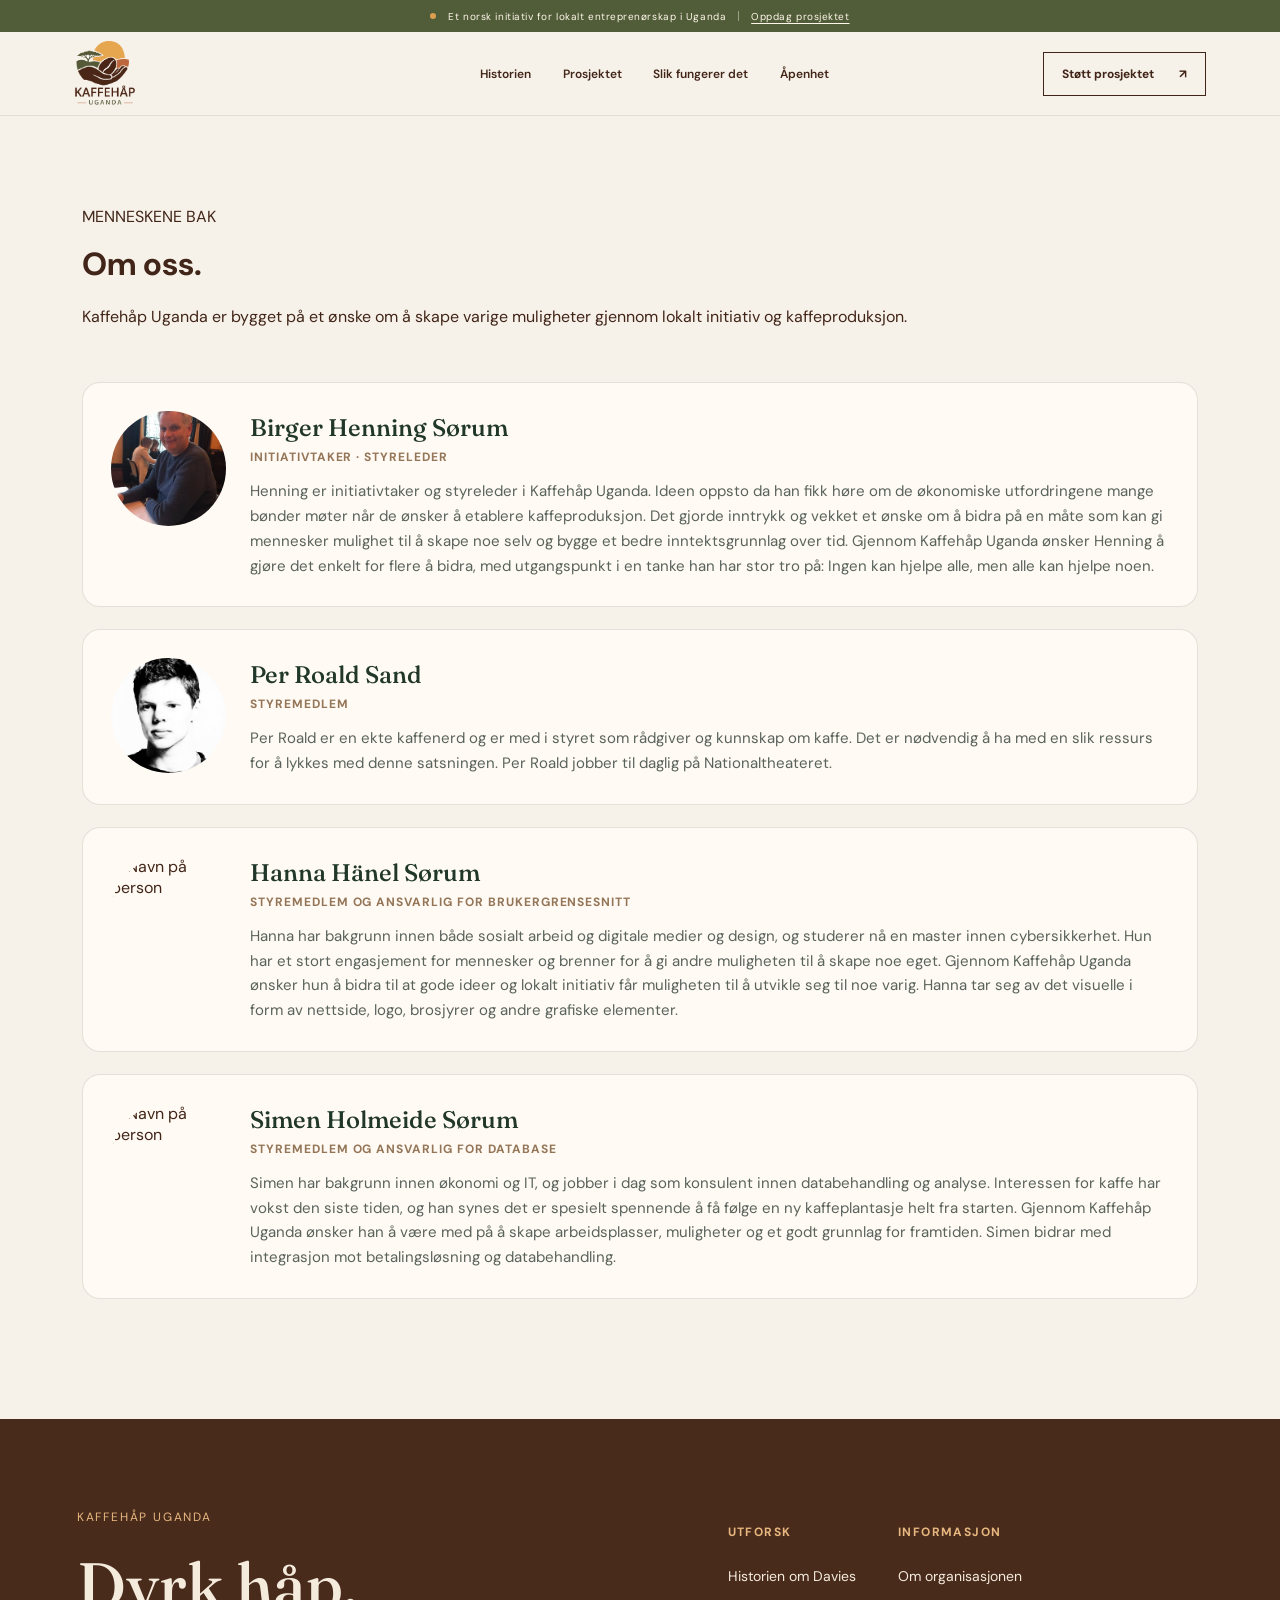
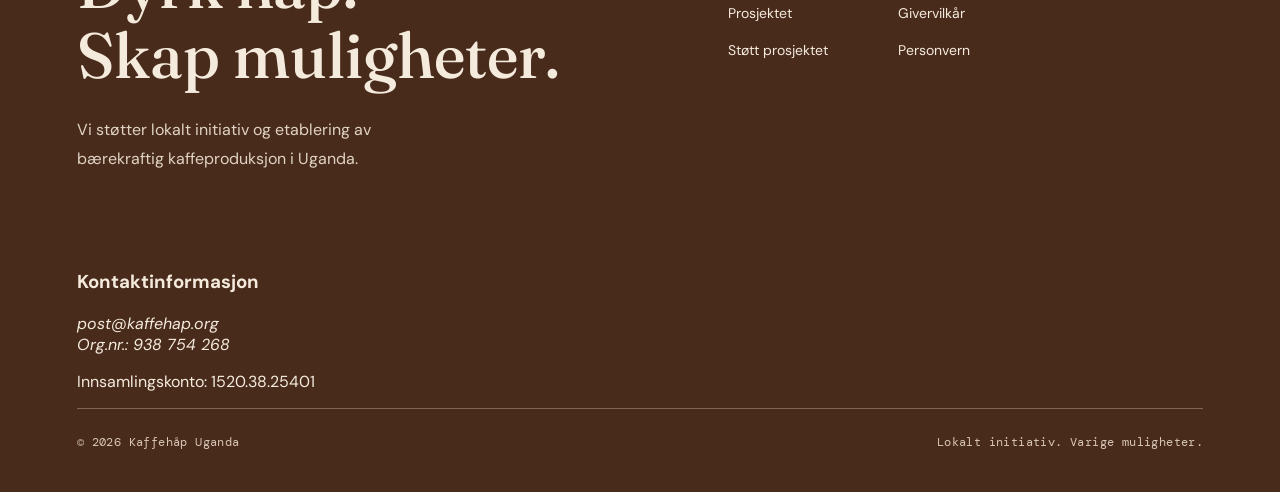
==== commit 5b45bf52: "Lagt inn Simen sitt navn på about" ====
--- a/about.html
+++ b/about.html
@@ -32,7 +32,7 @@
                 <a href="#slik-fungerer-det">Slik fungerer det</a>
                 <a href="#apenhet">Åpenhet</a>
             </nav>
-            <a class="header-cta" href="#stott">Støtt prosjektet <span aria-hidden="true">↗</span></a>
+            <a class="header-cta" href="index.html#stott">Støtt prosjektet <span aria-hidden="true">↗</span></a>
             <button class="menu-toggle" aria-label="Åpne meny" aria-controls="mobile-menu" aria-expanded="false">
                 <span></span><span></span>
             </button>
@@ -136,7 +136,7 @@
             >
 
             <div class="profile-content">
-                <h2>Navn på person</h2>
+                <h2>Simen Holmeide Sørum</h2>
                 <p class="profile-role">Styremedlem og ansvarlig for database</p>
 
                 <p>
@@ -177,7 +177,7 @@
                         <h3 id="footer-information">Informasjon</h3>
                         <ul>
                             <li><a href="about.html">Om organisasjonen</a></li>
-                            <li><a href="givervilkar.html">Givervilkår</a></li>
+                            <li><a href="assets/Dokumenter/20261025_Giveravtale_Kaffehåp Uganda v1.0.pdf" target="_blank">Givervilkår</a></li>
                             <li><a href="personvern.html">Personvern</a></li>
                         </ul>
                     </section>
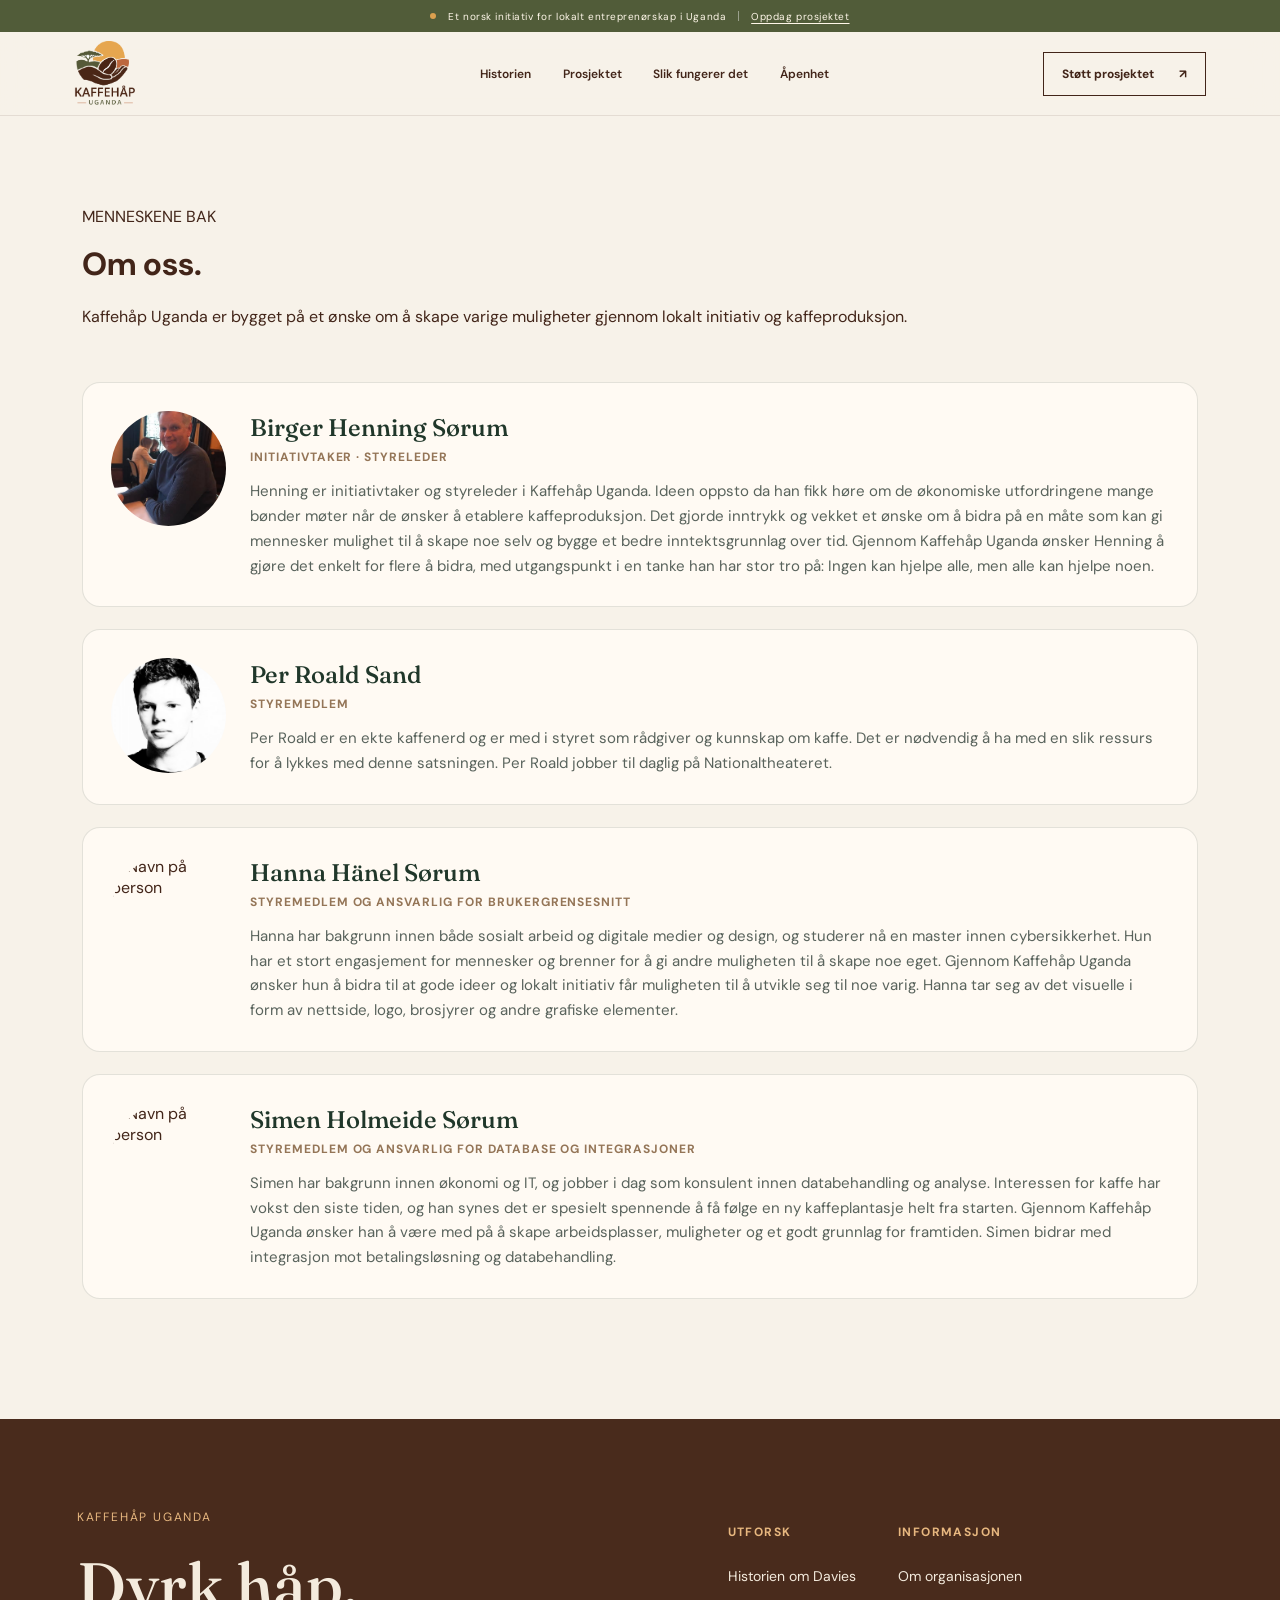
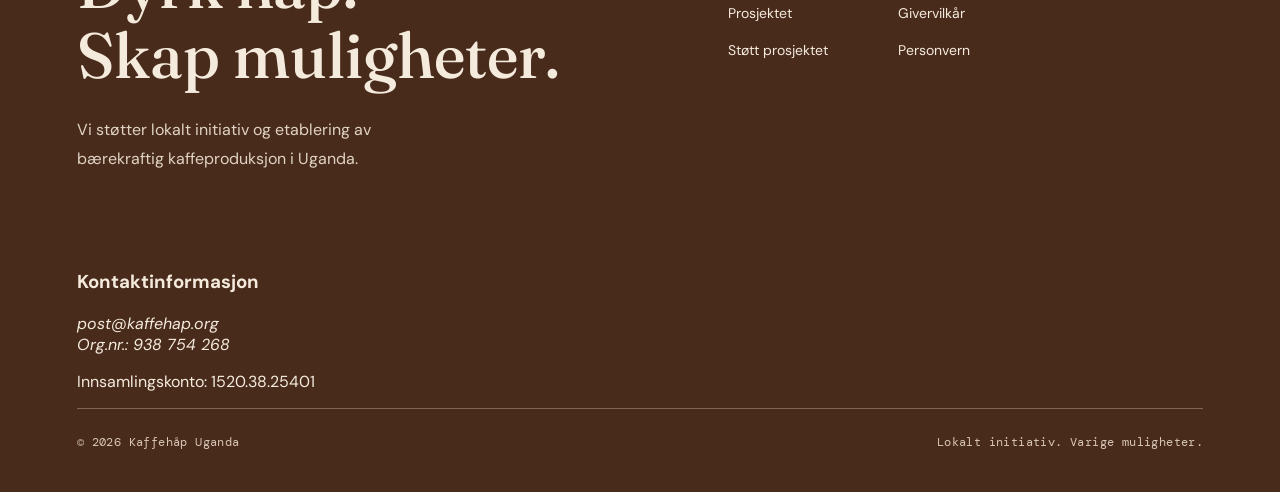
==== commit 98f0b78b: "Endret litt på about" ====
--- a/about.html
+++ b/about.html
@@ -137,7 +137,7 @@
 
             <div class="profile-content">
                 <h2>Simen Holmeide Sørum</h2>
-                <p class="profile-role">Styremedlem og ansvarlig for database</p>
+                <p class="profile-role">Styremedlem og ansvarlig for database og integrasjoner</p>
 
                 <p>
                     Simen har bakgrunn innen økonomi og IT, og jobber i dag som konsulent innen databehandling og analyse. Interessen for kaffe har 
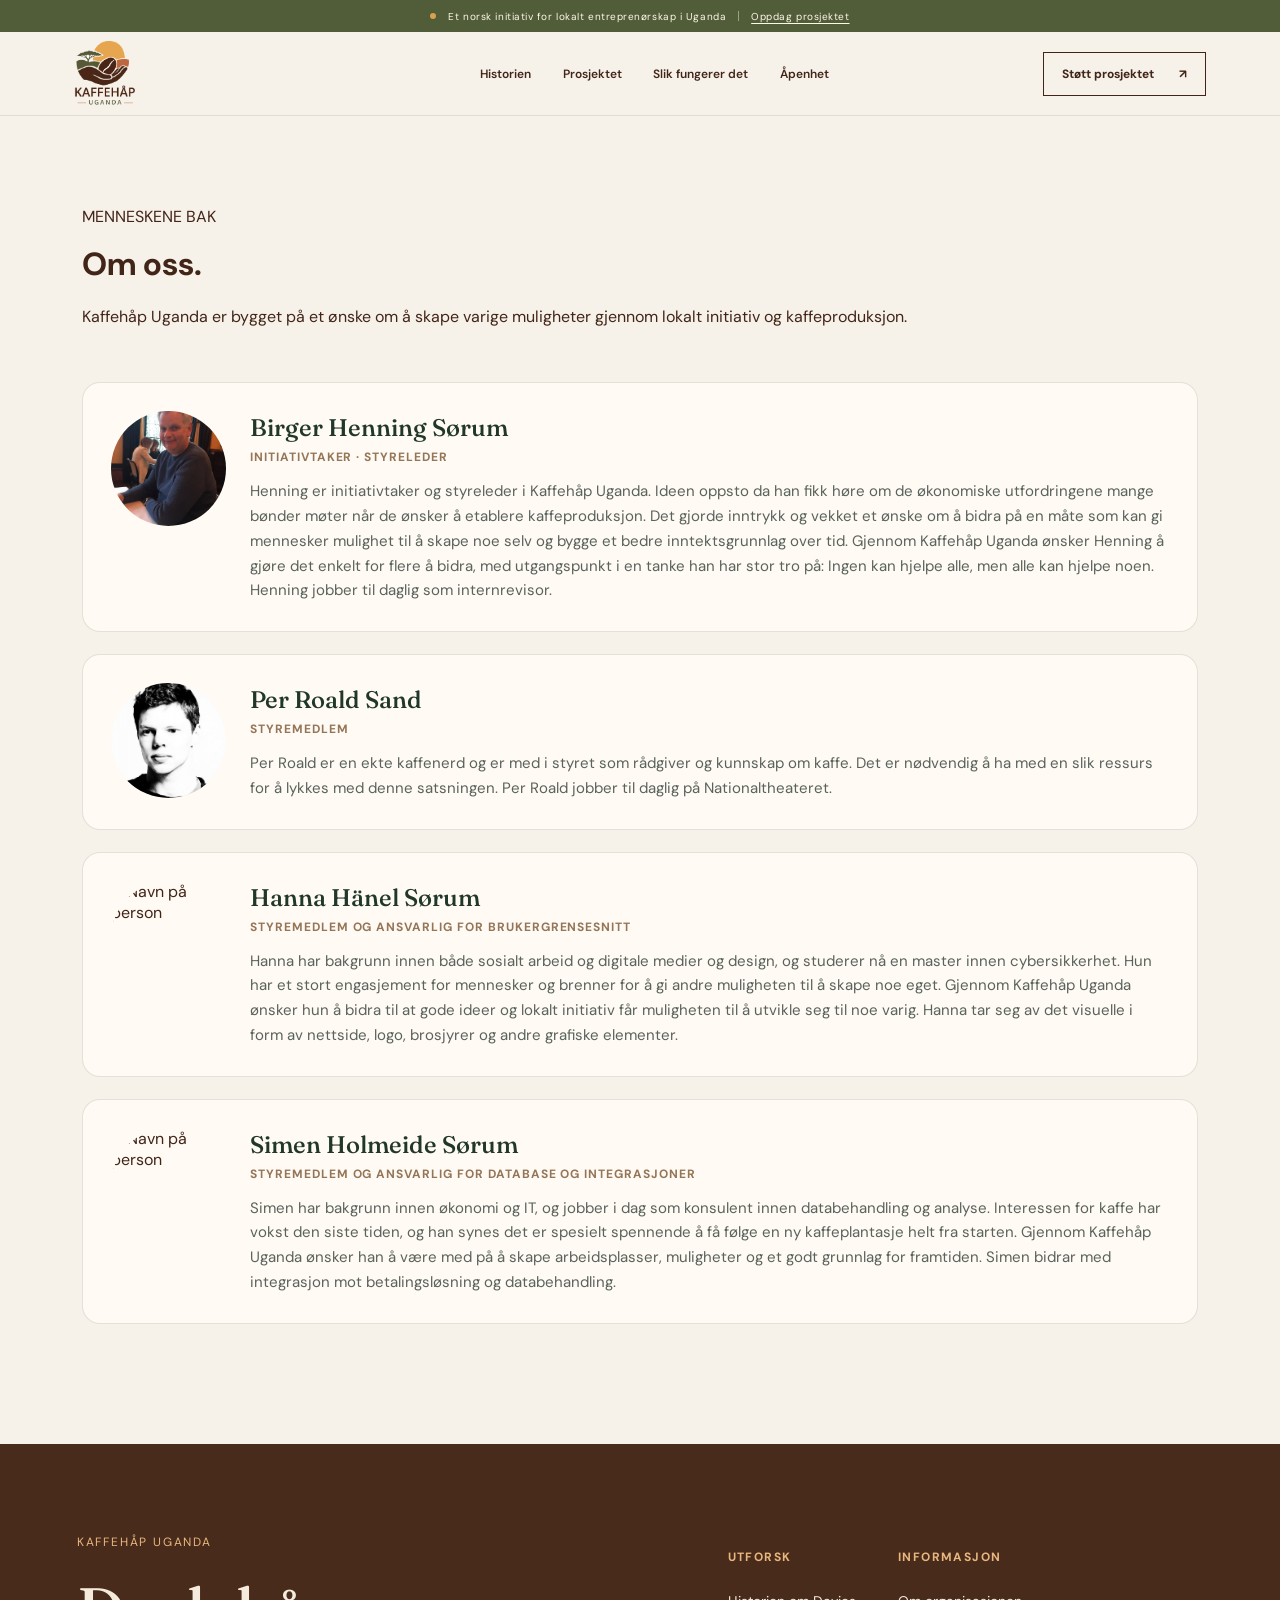
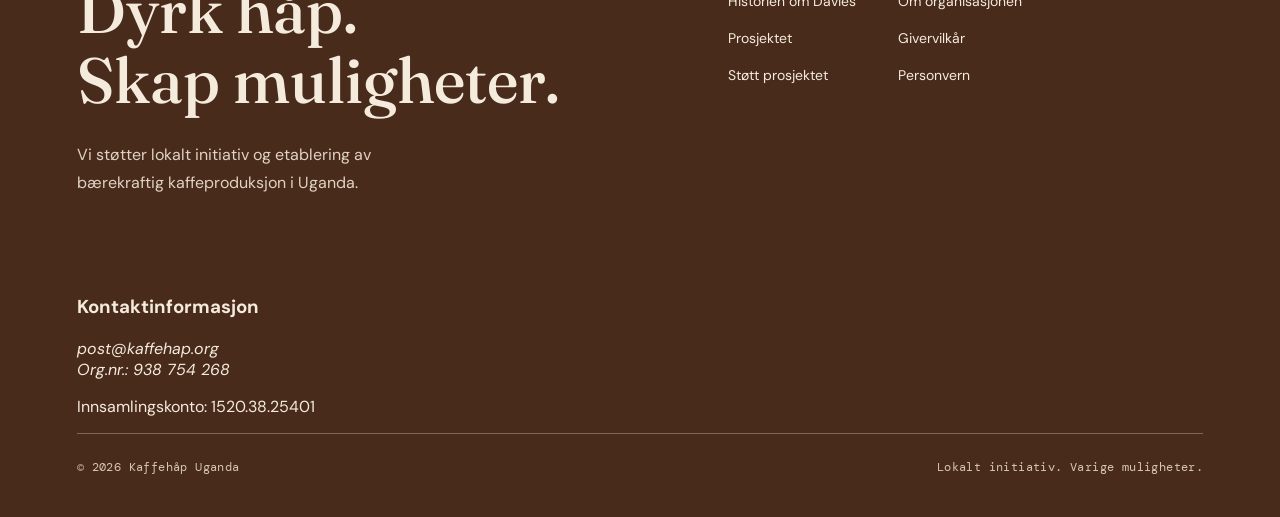
==== commit 0937a9f5: "Enda en about-oppdatering" ====
--- a/about.html
+++ b/about.html
@@ -75,7 +75,7 @@
                   mange bønder møter når de ønsker å etablere kaffeproduksjon. Det gjorde inntrykk og vekket et ønske om å bidra på en måte 
                   som kan gi mennesker mulighet til å skape noe selv og bygge et bedre inntektsgrunnlag over tid. Gjennom Kaffehåp Uganda ønsker 
                   Henning å gjøre det enkelt for flere å bidra, med utgangspunkt i en tanke han har stor tro på: 
-                  Ingen kan hjelpe alle, men alle kan hjelpe noen.
+                  Ingen kan hjelpe alle, men alle kan hjelpe noen.  Henning jobber til daglig som internrevisor.
                 </p>
             </div>
         </article>
